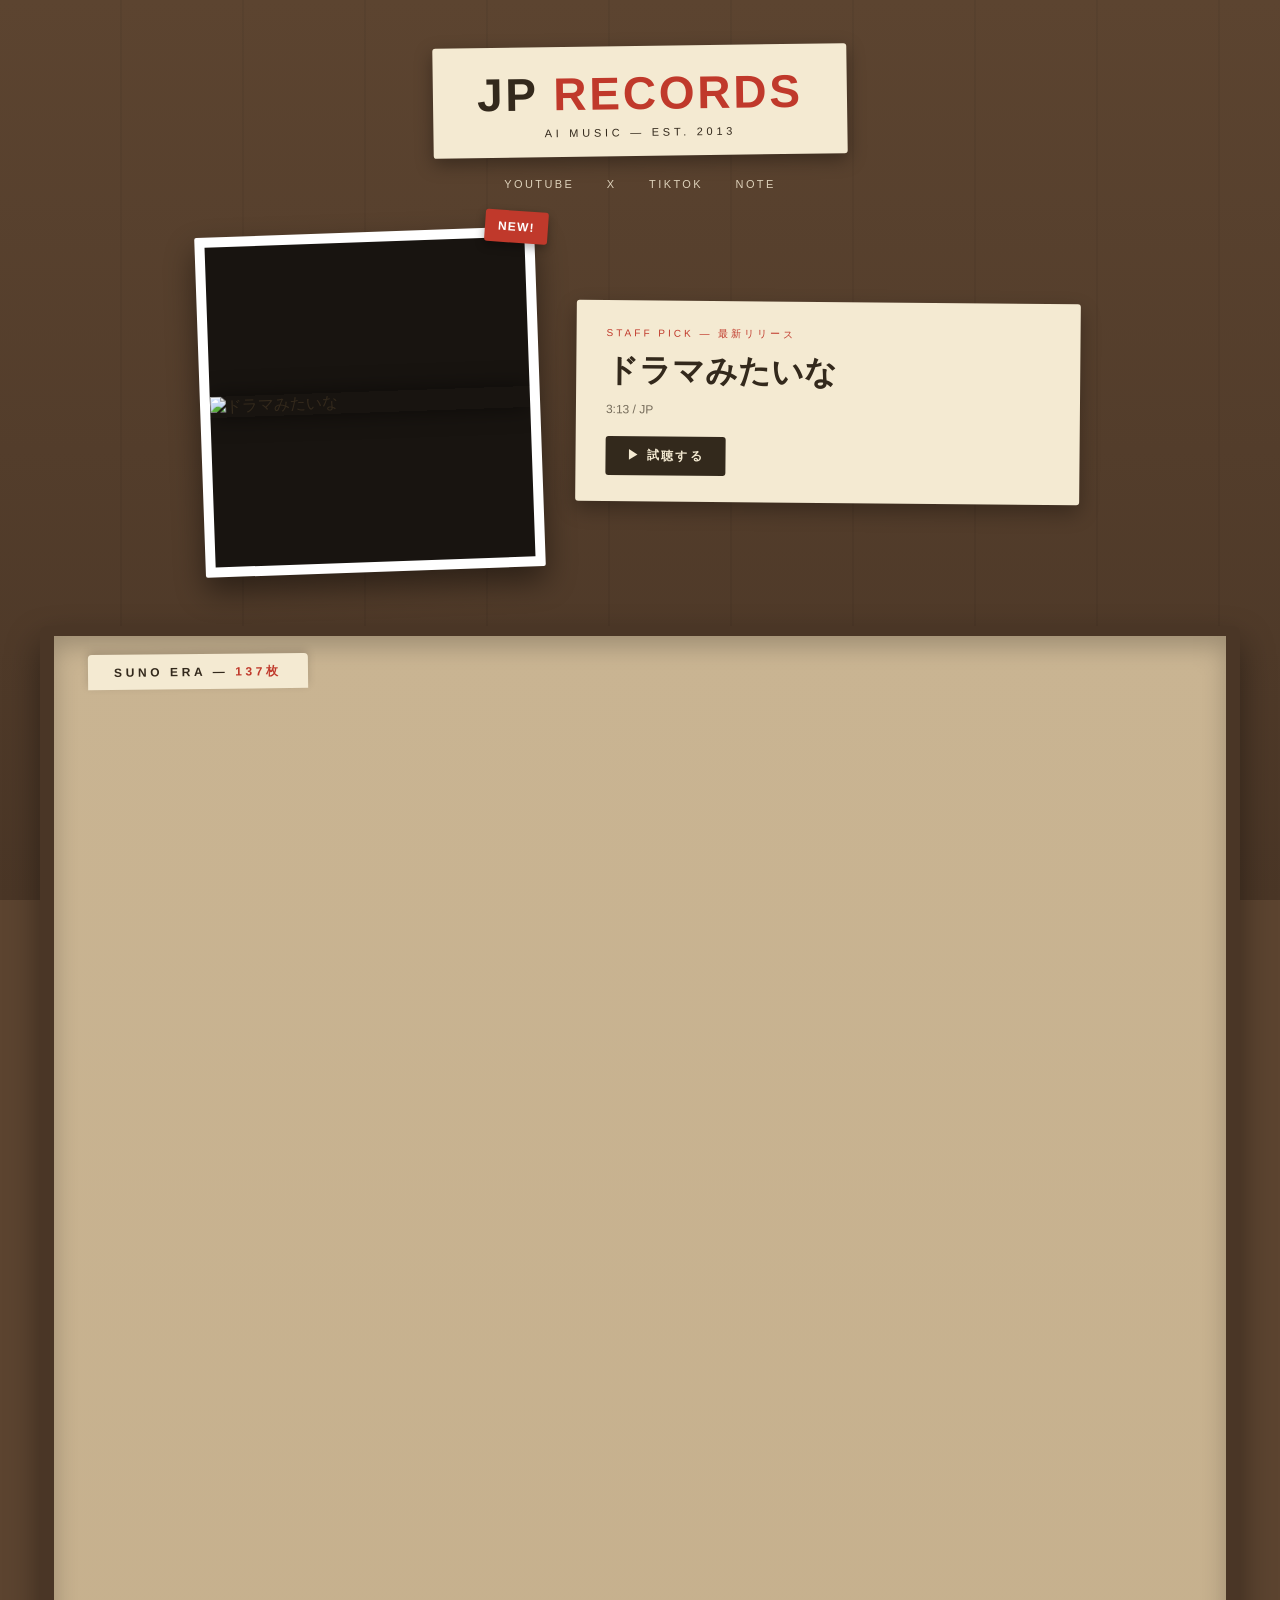
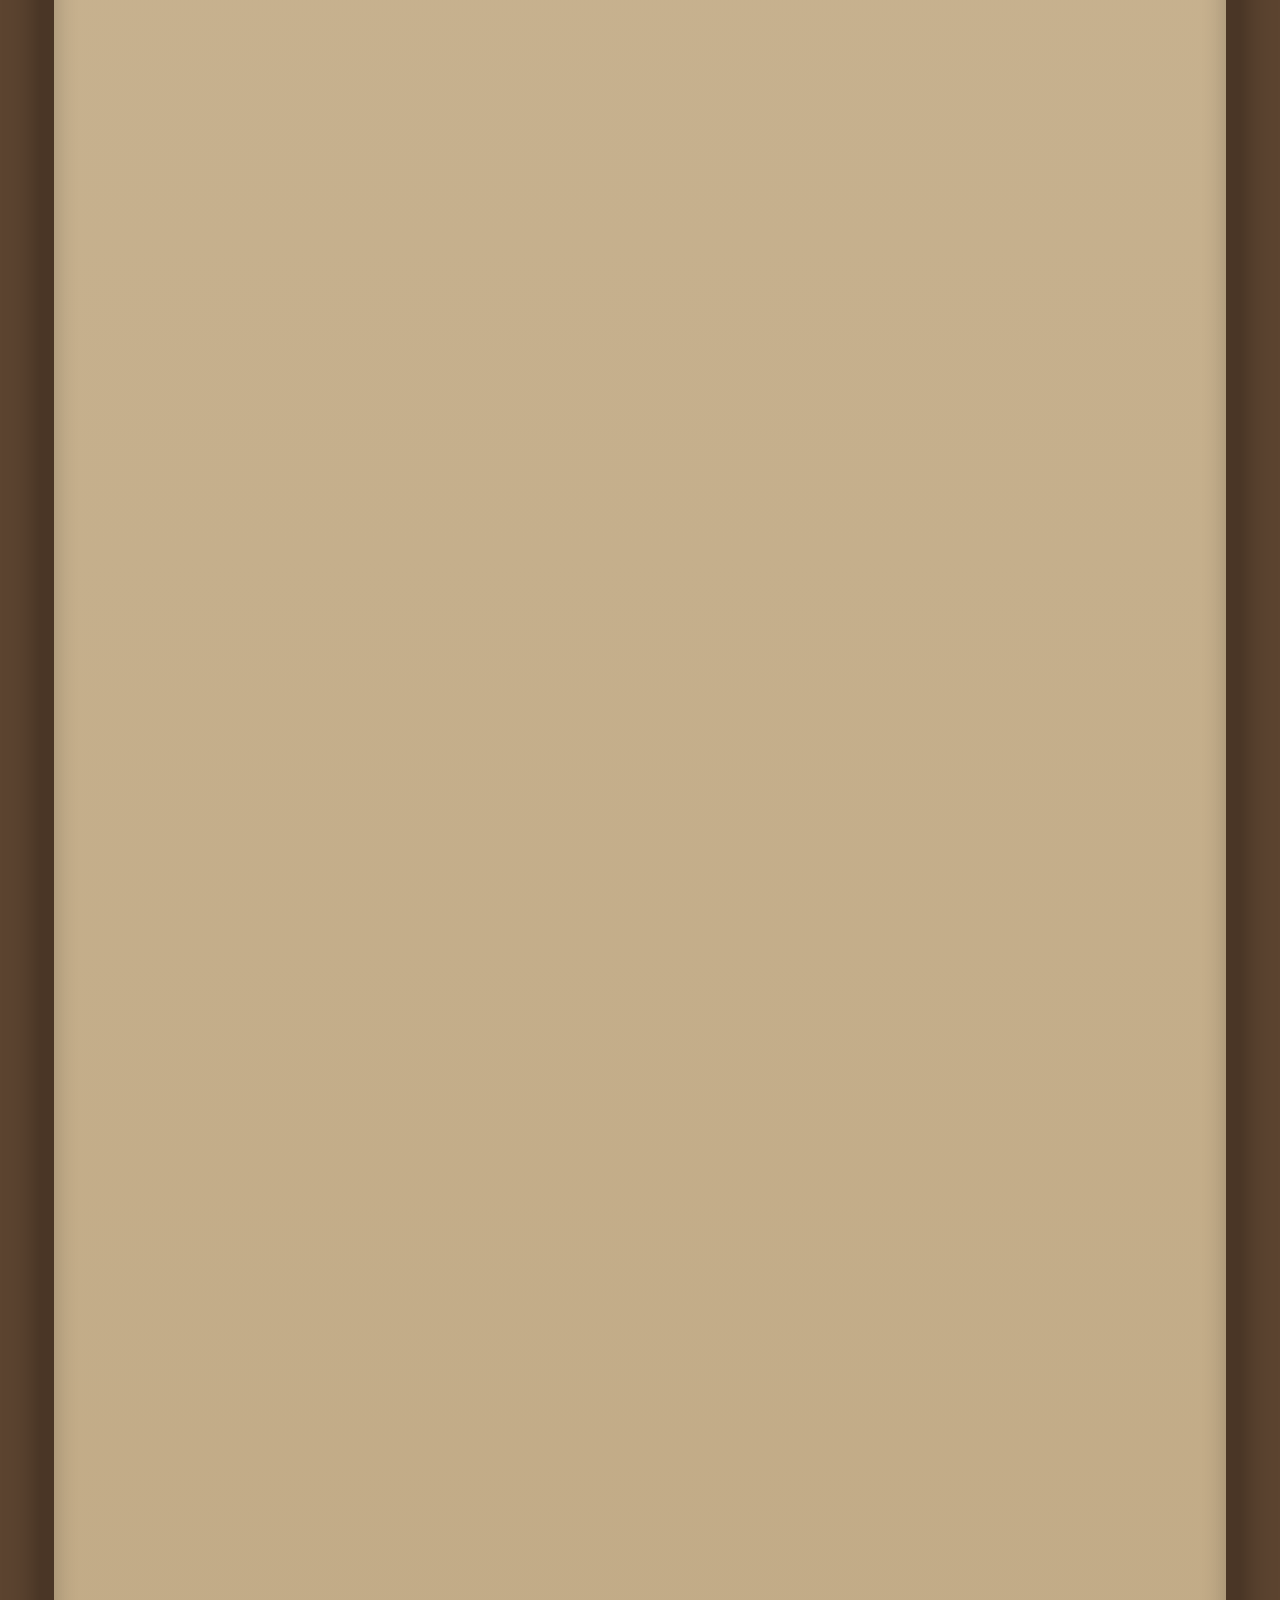
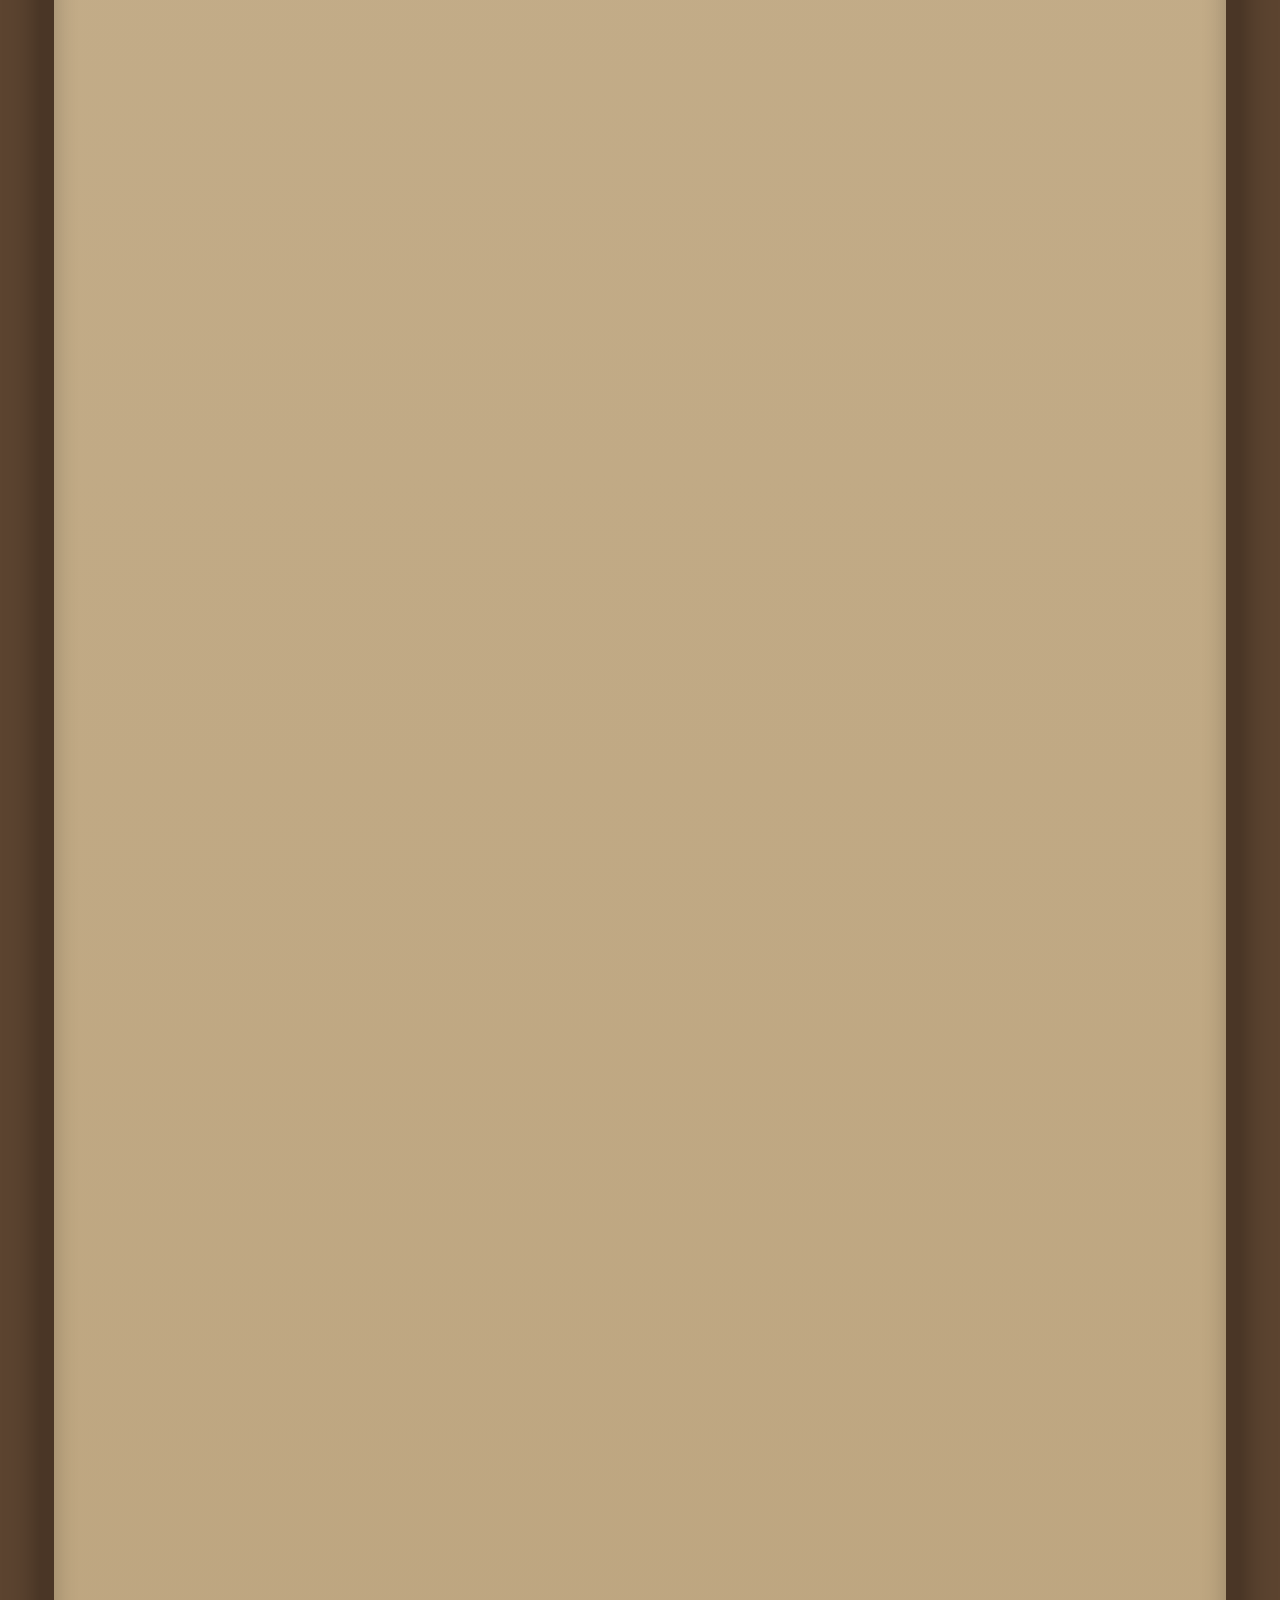
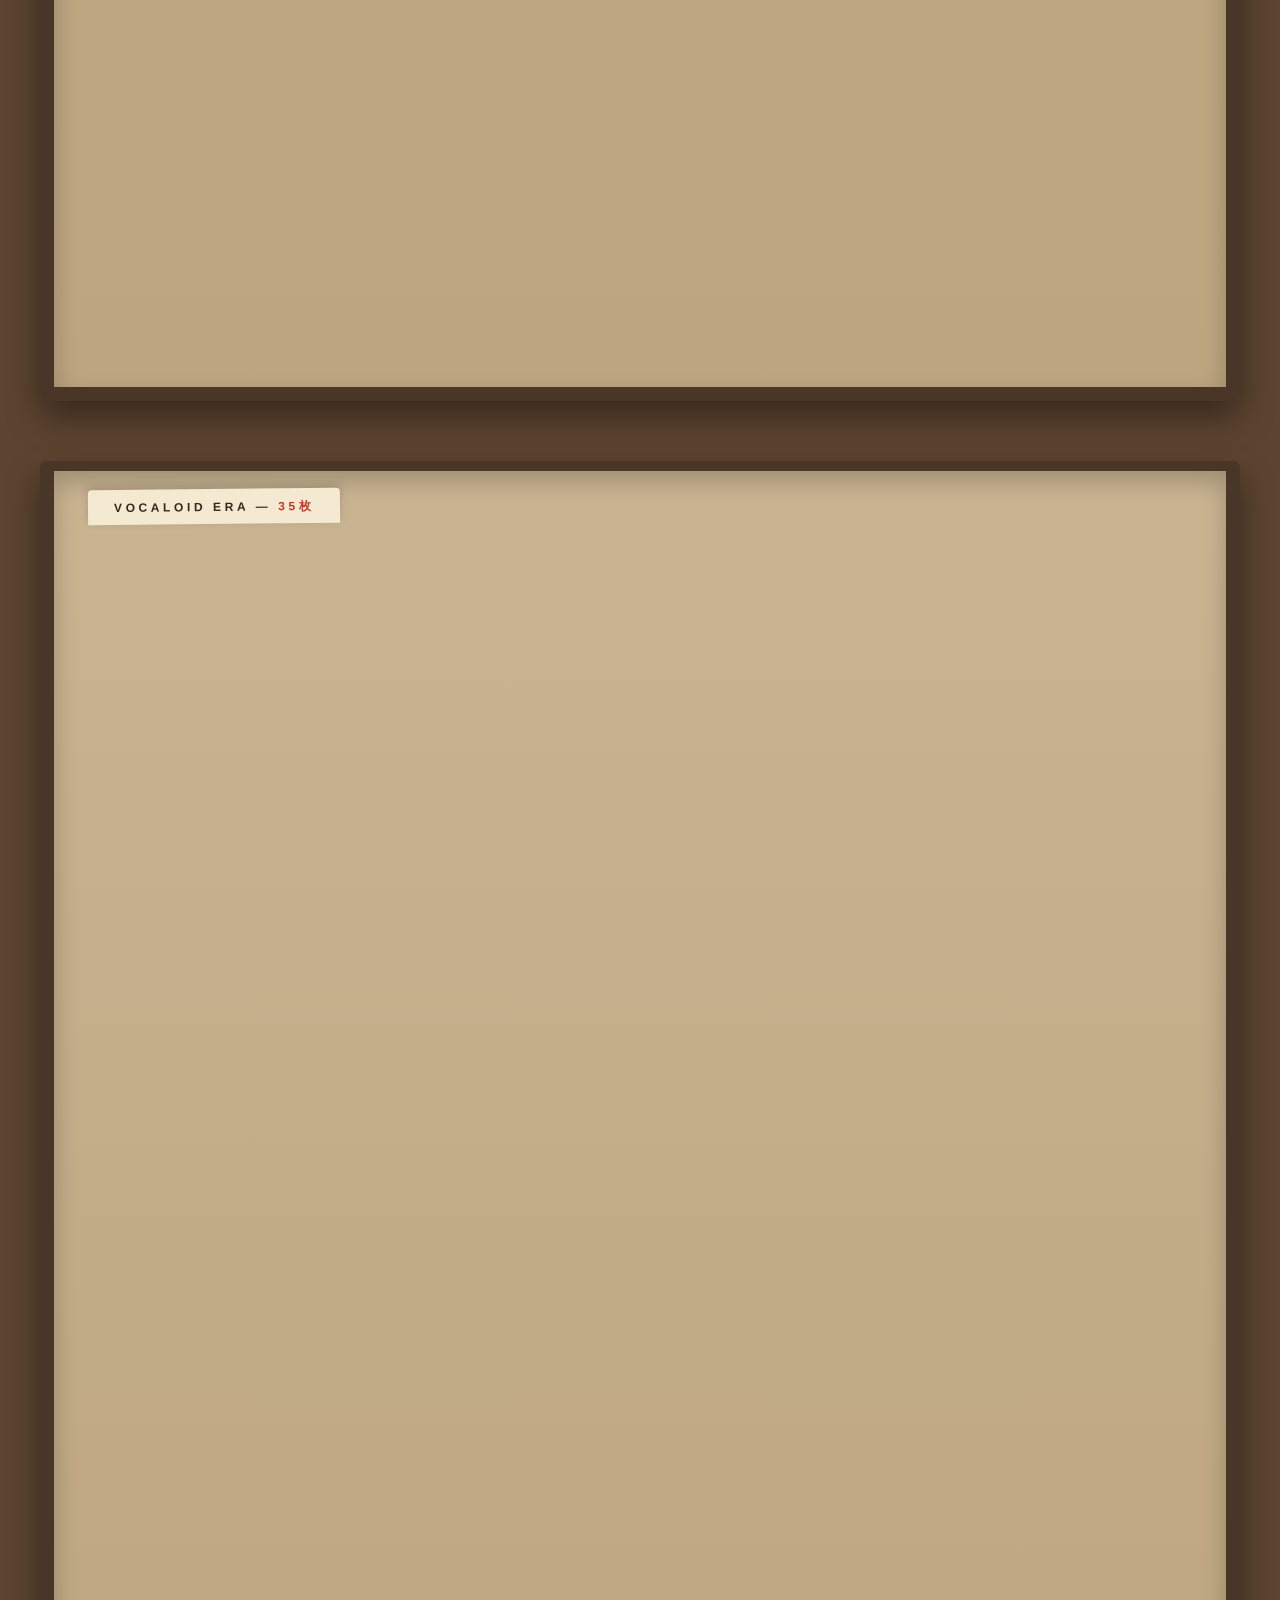
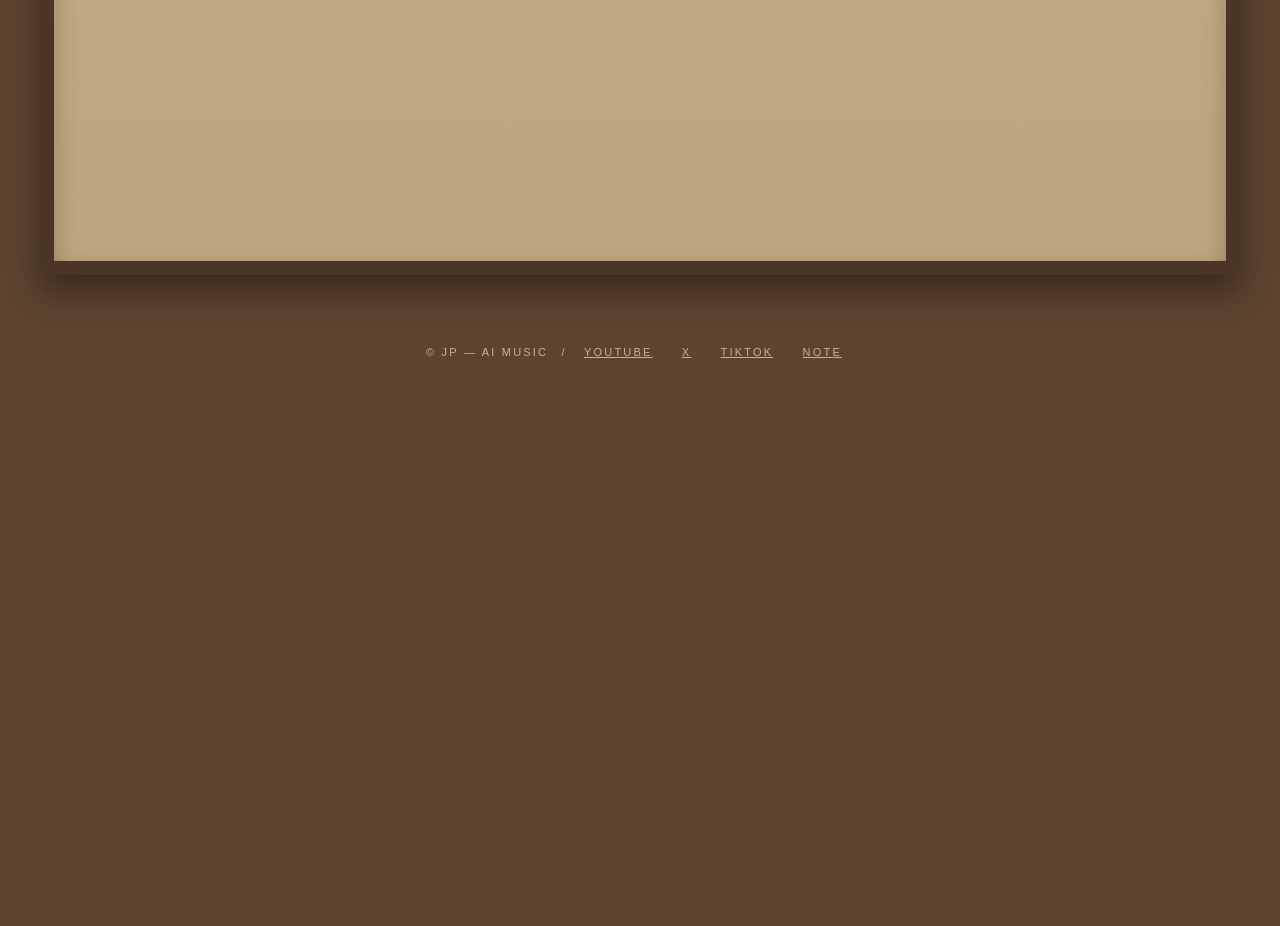
==== index.html @ dc92df3e "JP RECORDS 初版 — レコード店クレート型ディスコグラフィー - songs.json: 全172曲シード（Suno期137/ボカロ期35） - YouTube RSS自動マージ（/api/" ====
<!DOCTYPE html>
<html lang="ja">
<head>
<meta charset="UTF-8">
<meta name="viewport" content="width=device-width, initial-scale=1">
<title>JP RECORDS — AI MUSIC by JP</title>
<meta name="description" content="AI音楽クリエイターJPの全ディスコグラフィー。Suno期からVocaloid期まで170曲超をレコード店のように試聴できます。">
<meta property="og:title" content="JP RECORDS — AI MUSIC by JP">
<meta property="og:description" content="AI音楽クリエイターJPの全ディスコグラフィー。170曲超をレコード店のように試聴。">
<meta property="og:type" content="website">
<meta property="og:image" content="https://i.ytimg.com/vi/PlBfWO6xO20/maxresdefault.jpg">
<link rel="icon" href="data:image/svg+xml,%3Csvg xmlns='http://www.w3.org/2000/svg' viewBox='0 0 32 32'%3E%3Ccircle cx='16' cy='16' r='15' fill='%23181818'/%3E%3Ccircle cx='16' cy='16' r='6' fill='%23c0392b'/%3E%3Ccircle cx='16' cy='16' r='1.6' fill='%23181818'/%3E%3C/svg%3E">
<link rel="stylesheet" href="style.css">
</head>
<body>

<header class="sign">
  <div class="board">
    <h1>JP <span>RECORDS</span></h1>
    <div class="sub">AI MUSIC — EST. 2013</div>
  </div>
  <nav>
    <a href="https://www.youtube.com/@JP-ow2gi" target="_blank" rel="noopener">YOUTUBE</a>
    <a href="https://x.com/JP37343043" target="_blank" rel="noopener">X</a>
    <a href="https://www.tiktok.com/@jp_music_labo" target="_blank" rel="noopener">TIKTOK</a>
    <a href="https://note.com/lively_beetle747" target="_blank" rel="noopener">NOTE</a>
  </nav>
</header>

<section class="pick" id="pick"></section>

<section class="crate">
  <div class="divider">SUNO ERA — <b id="c-suno"></b></div>
  <div class="bin" id="bin-suno"></div>
</section>

<section class="crate">
  <div class="divider">VOCALOID ERA — <b id="c-voca"></b></div>
  <div class="bin" id="bin-voca"></div>
</section>

<div class="modal" id="modal" role="dialog" aria-modal="true">
  <div class="card">
    <button class="x" id="mx" aria-label="閉じる">×</button>
    <div class="player" id="mplayer"></div>
    <h3 id="mt"></h3>
    <div class="m" id="mm"></div>
    <a id="ml" target="_blank" rel="noopener">YOUTUBE で開く ↗</a>
  </div>
</div>

<footer>
  © JP — AI MUSIC　/
  <a href="https://www.youtube.com/@JP-ow2gi" target="_blank" rel="noopener">YOUTUBE</a>
  <a href="https://x.com/JP37343043" target="_blank" rel="noopener">X</a>
  <a href="https://www.tiktok.com/@jp_music_labo" target="_blank" rel="noopener">TIKTOK</a>
  <a href="https://note.com/lively_beetle747" target="_blank" rel="noopener">NOTE</a>
</footer>

<script src="js/app.js"></script>
</body>
</html>
---- style.css ----
:root{
  --wood:#5c4430;          /* 棚の木 */
  --wood2:#4a3626;
  --kraft:#c9b492;         /* クラフト紙 */
  --kraft2:#bda57f;
  --tag:#f4ead2;           /* 値札クリーム */
  --ink:#33291c;
  --red:#c0392b;           /* 値札の赤 */
  --sans:"Hiragino Maru Gothic ProN","Hiragino Kaku Gothic ProN","Yu Gothic","游ゴシック",sans-serif;
  --cond:"Arial Narrow",Arial,sans-serif;
}
html{background:var(--wood)}
body{margin:0;color:var(--ink);font-family:var(--sans);-webkit-font-smoothing:antialiased;
     background:
       repeating-linear-gradient(90deg,transparent 0 120px,rgba(0,0,0,.05) 120px 122px),
       linear-gradient(var(--wood),var(--wood2));
     background-attachment:fixed}

/* ───── 店頭サイン ───── */
.sign{text-align:center;padding:46px 20px 30px}
.sign .board{display:inline-block;background:var(--tag);padding:20px 44px 18px;transform:rotate(-.8deg);
             box-shadow:0 6px 18px rgba(0,0,0,.35);border-radius:3px}
.sign h1{font-size:clamp(30px,5vw,46px);font-weight:800;letter-spacing:.06em;margin:0}
.sign h1 span{color:var(--red)}
.sign .sub{font-family:var(--cond);font-size:11px;letter-spacing:.34em;margin-top:6px}
.sign nav{margin-top:18px}
.sign nav a{color:var(--tag);font-size:11px;letter-spacing:.22em;text-decoration:none;margin:0 14px;opacity:.85}
.sign nav a:hover{opacity:1;text-decoration:underline}

/* ───── 正方形スリーブ: 16:9のジャケを切らずに、余白は同ジャケのぼかしで満たす ───── */
.sq{position:relative;aspect-ratio:1;overflow:hidden;background:#181410}
.sq .bg{position:absolute;inset:0;width:100%;height:100%;object-fit:cover;
        transform:scale(1.4);filter:blur(14px) saturate(1.15) brightness(.72)}
.sq .fg{position:absolute;top:50%;left:0;width:100%;transform:translateY(-50%);display:block;
        box-shadow:0 0 22px rgba(0,0,0,.5)}

/* ───── 今週のイチオシ（最新曲）───── */
.pick{max-width:880px;margin:10px auto 54px;padding:0 24px;display:grid;grid-template-columns:minmax(220px,340px) 1fr;gap:36px;align-items:center}
.pick .sleeve{position:relative;transform:rotate(-2deg)}
.pick .sleeve .sq{border:10px solid #fff;box-sizing:border-box;
                  box-shadow:0 14px 30px rgba(0,0,0,.45);border-radius:2px}
.pick .pop{position:absolute;top:-16px;right:-14px;background:var(--red);color:#fff;font-weight:800;
           font-size:12px;letter-spacing:.1em;padding:9px 13px;transform:rotate(6deg);border-radius:3px;
           box-shadow:0 4px 10px rgba(0,0,0,.3)}
.pick .txt{background:var(--tag);padding:26px 30px;border-radius:3px;transform:rotate(.5deg);
           box-shadow:0 8px 20px rgba(0,0,0,.3)}
.pick .label{font-family:var(--cond);font-size:10px;letter-spacing:.3em;color:var(--red);margin-bottom:10px}
.pick h2{font-size:clamp(22px,3vw,32px);margin:0 0 10px;line-height:1.3;text-wrap:balance}
.pick .meta{font-size:12px;opacity:.65;margin-bottom:20px}
.pick a{display:inline-block;background:var(--ink);color:var(--tag);text-decoration:none;font-size:12px;
        font-weight:700;letter-spacing:.18em;padding:11px 22px;border-radius:3px;border:none;
        font-family:var(--sans);cursor:pointer}
.pick a:hover{background:var(--red);color:#fff}

/* ───── クレート ───── */
.crate{max-width:1200px;margin:0 auto 60px;padding:26px 26px 34px;box-sizing:border-box;
       background:linear-gradient(var(--kraft),var(--kraft2));border-radius:6px;
       border:14px solid var(--wood2);border-top-width:10px;
       box-shadow:inset 0 10px 24px rgba(0,0,0,.22),0 16px 34px rgba(0,0,0,.4)}
.crate .divider{display:inline-block;background:var(--tag);font-family:var(--cond);font-weight:700;
                font-size:12px;letter-spacing:.3em;padding:10px 26px 8px;margin:-40px 0 22px 8px;
                border-radius:4px 4px 0 0;box-shadow:0 -3px 8px rgba(0,0,0,.15);transform:rotate(-.6deg)}
.crate .divider b{color:var(--red)}
.bin{display:grid;grid-template-columns:repeat(auto-fill,minmax(150px,1fr));gap:18px 14px}
.rec{position:relative;cursor:pointer;content-visibility:auto;contain-intrinsic-size:150px 180px}
.rec .vinyl{position:absolute;left:6%;right:6%;top:0;aspect-ratio:1;border-radius:50%;
            background:radial-gradient(circle,var(--dom,#888) 0 18%,#111 19% 60%,#181818 61% 100%);
            transition:transform .4s cubic-bezier(.2,.7,.3,1.2)}
.rec .sq{border:6px solid #fff;box-sizing:border-box;border-radius:2px;
         box-shadow:0 5px 12px rgba(0,0,0,.3);transition:transform .35s}
.rec:nth-child(odd) .sq{transform:rotate(-1.1deg)}
.rec:nth-child(even) .sq{transform:rotate(1deg)}
.rec:hover .vinyl,.rec:focus-visible .vinyl{transform:translateY(-26%)}
.rec:hover .sq,.rec:focus-visible .sq{transform:rotate(0) translateY(3px)}
.rec .t{margin-top:7px;font-size:11px;line-height:1.5;text-align:center;
        white-space:nowrap;text-overflow:ellipsis;overflow:hidden;opacity:.8}

/* ───── modal（埋め込み再生）───── */
.modal{position:fixed;inset:0;display:none;place-items:center;z-index:50;background:rgba(40,28,16,.78)}
.modal.open{display:grid}
.card{width:min(94vw,640px);background:var(--tag);border-radius:4px;padding:22px;position:relative;
      box-shadow:0 24px 60px rgba(0,0,0,.5)}
.card .player{aspect-ratio:16/9;background:#000;margin-bottom:16px;border:6px solid #fff;
              box-sizing:border-box;box-shadow:0 8px 18px rgba(0,0,0,.25)}
.card .player iframe{width:100%;height:100%;display:block;border:none}
.card h3{font-size:20px;margin:0 0 6px;line-height:1.35}
.card .m{font-size:11.5px;opacity:.65;margin-bottom:16px}
.card a{display:block;text-align:center;background:var(--ink);color:var(--tag);text-decoration:none;
        font-size:12px;font-weight:700;letter-spacing:.2em;padding:12px;border-radius:3px}
.card a:hover{background:var(--red);color:#fff}
.card .x{position:absolute;top:8px;right:12px;background:none;border:none;font-size:24px;cursor:pointer;color:var(--ink);z-index:1}

footer{text-align:center;color:var(--kraft);font-size:11px;letter-spacing:.2em;padding:10px 20px 46px}
footer a{color:var(--kraft);margin:0 12px}

@media (max-width:700px){
  .pick{grid-template-columns:1fr;gap:26px;margin-bottom:40px}
  .pick .sleeve{max-width:300px;margin:0 auto}
  .crate{margin:0 12px 40px;padding:18px 14px 24px;border-width:10px}
  .bin{grid-template-columns:repeat(auto-fill,minmax(110px,1fr));gap:14px 10px}
  .card{padding:14px}
}
@media (prefers-reduced-motion:reduce){*{transition:none!important}}
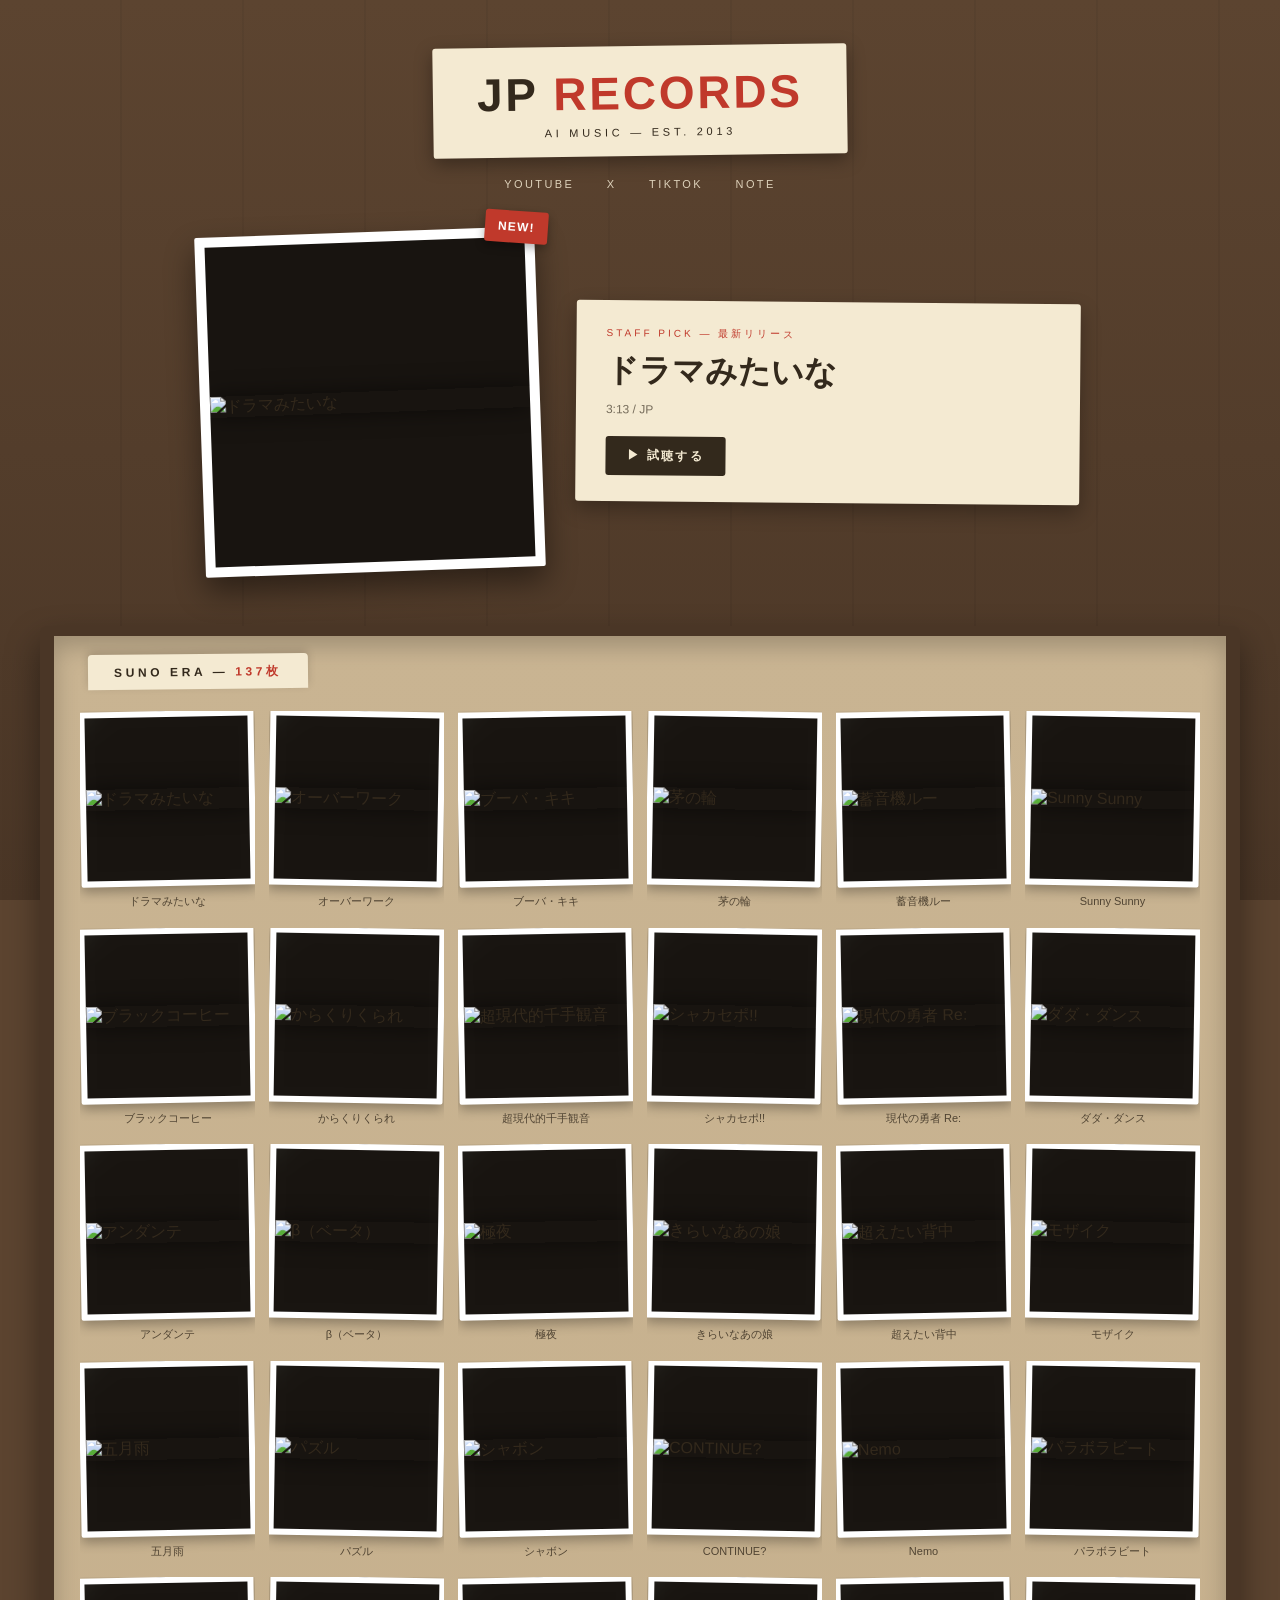
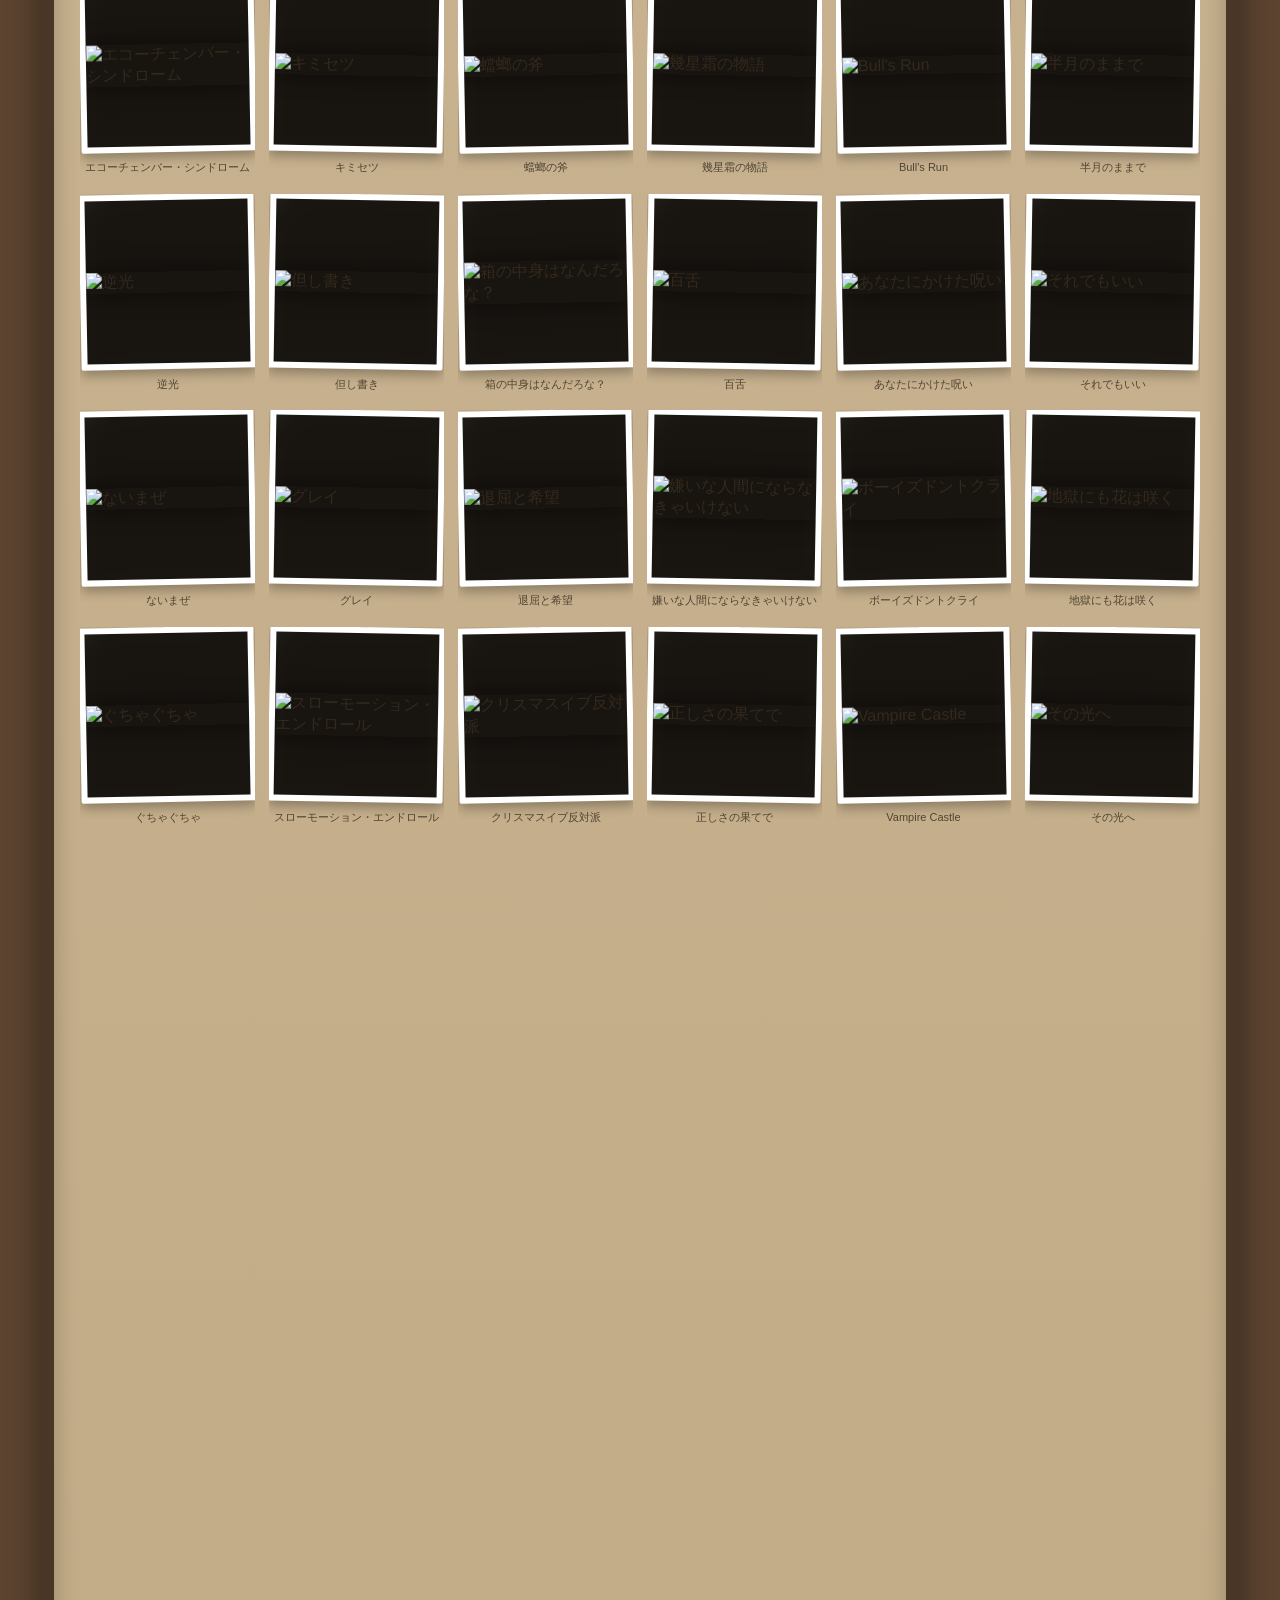
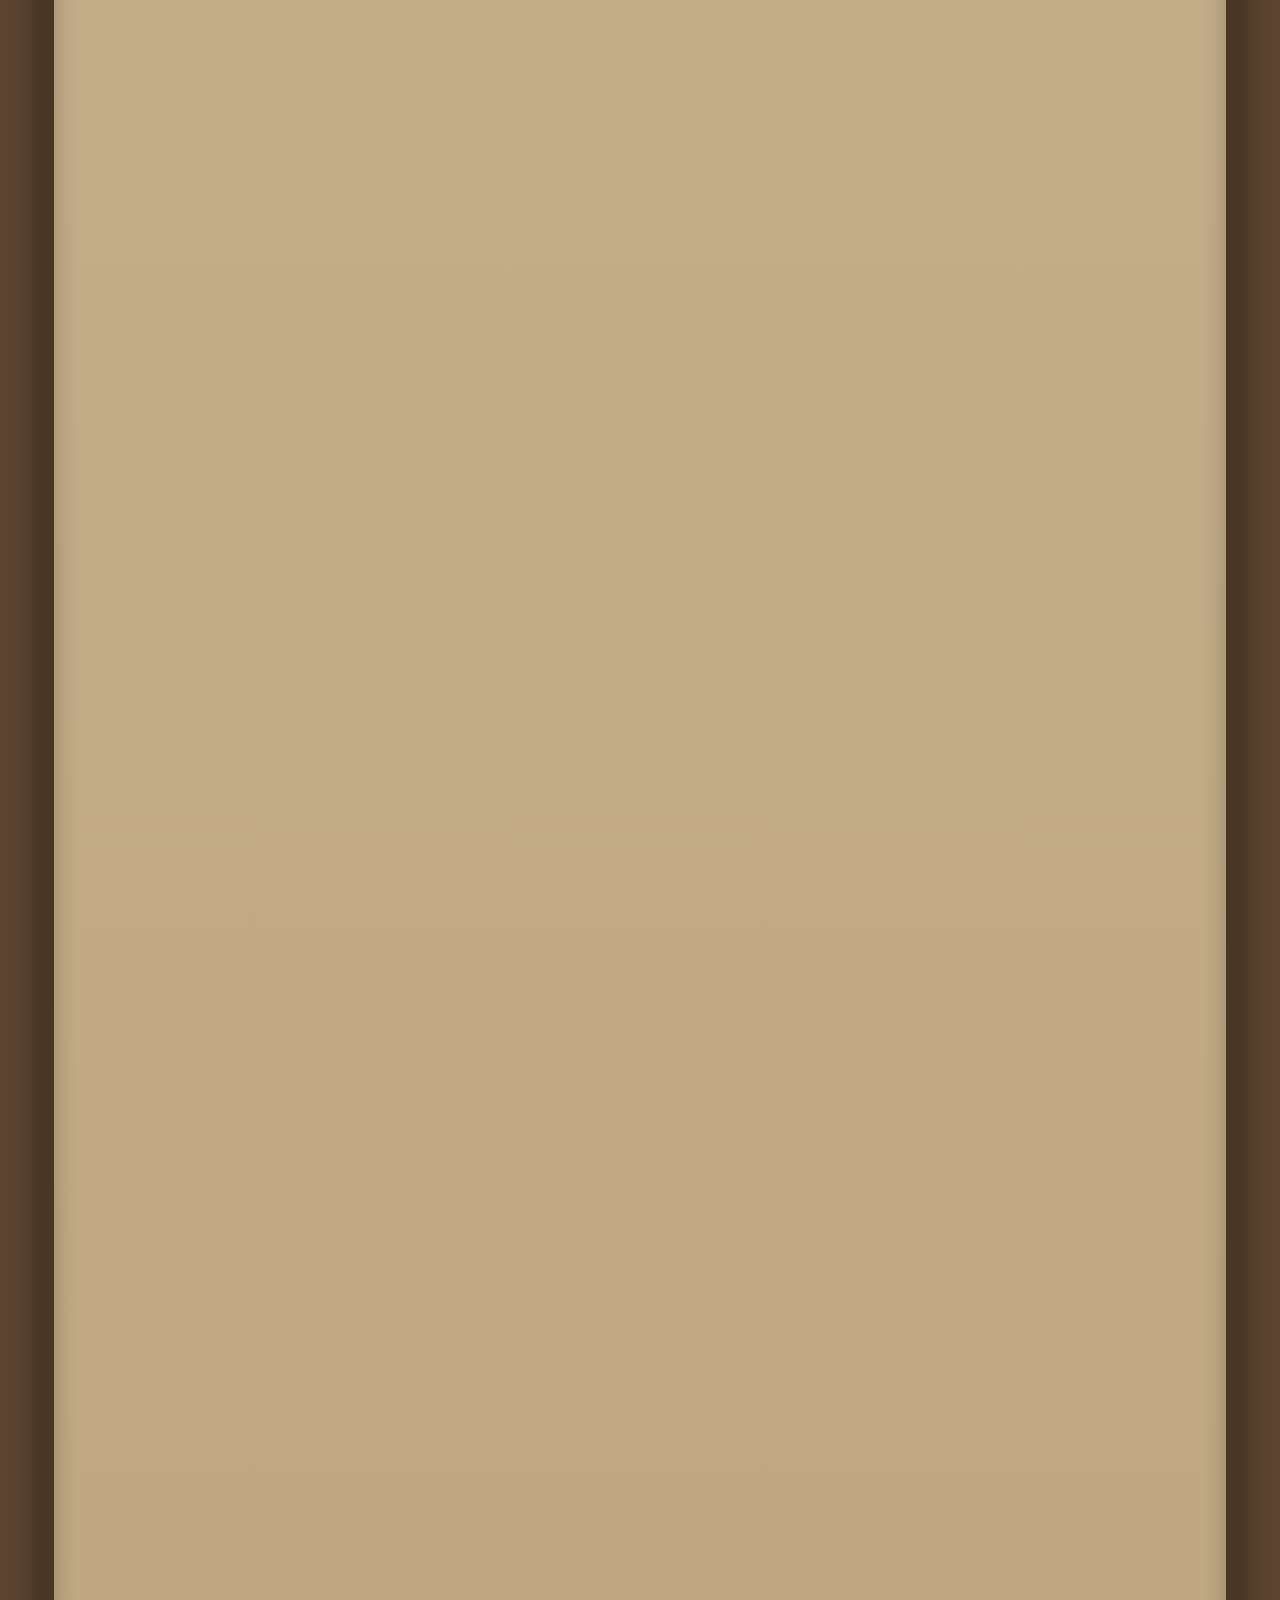
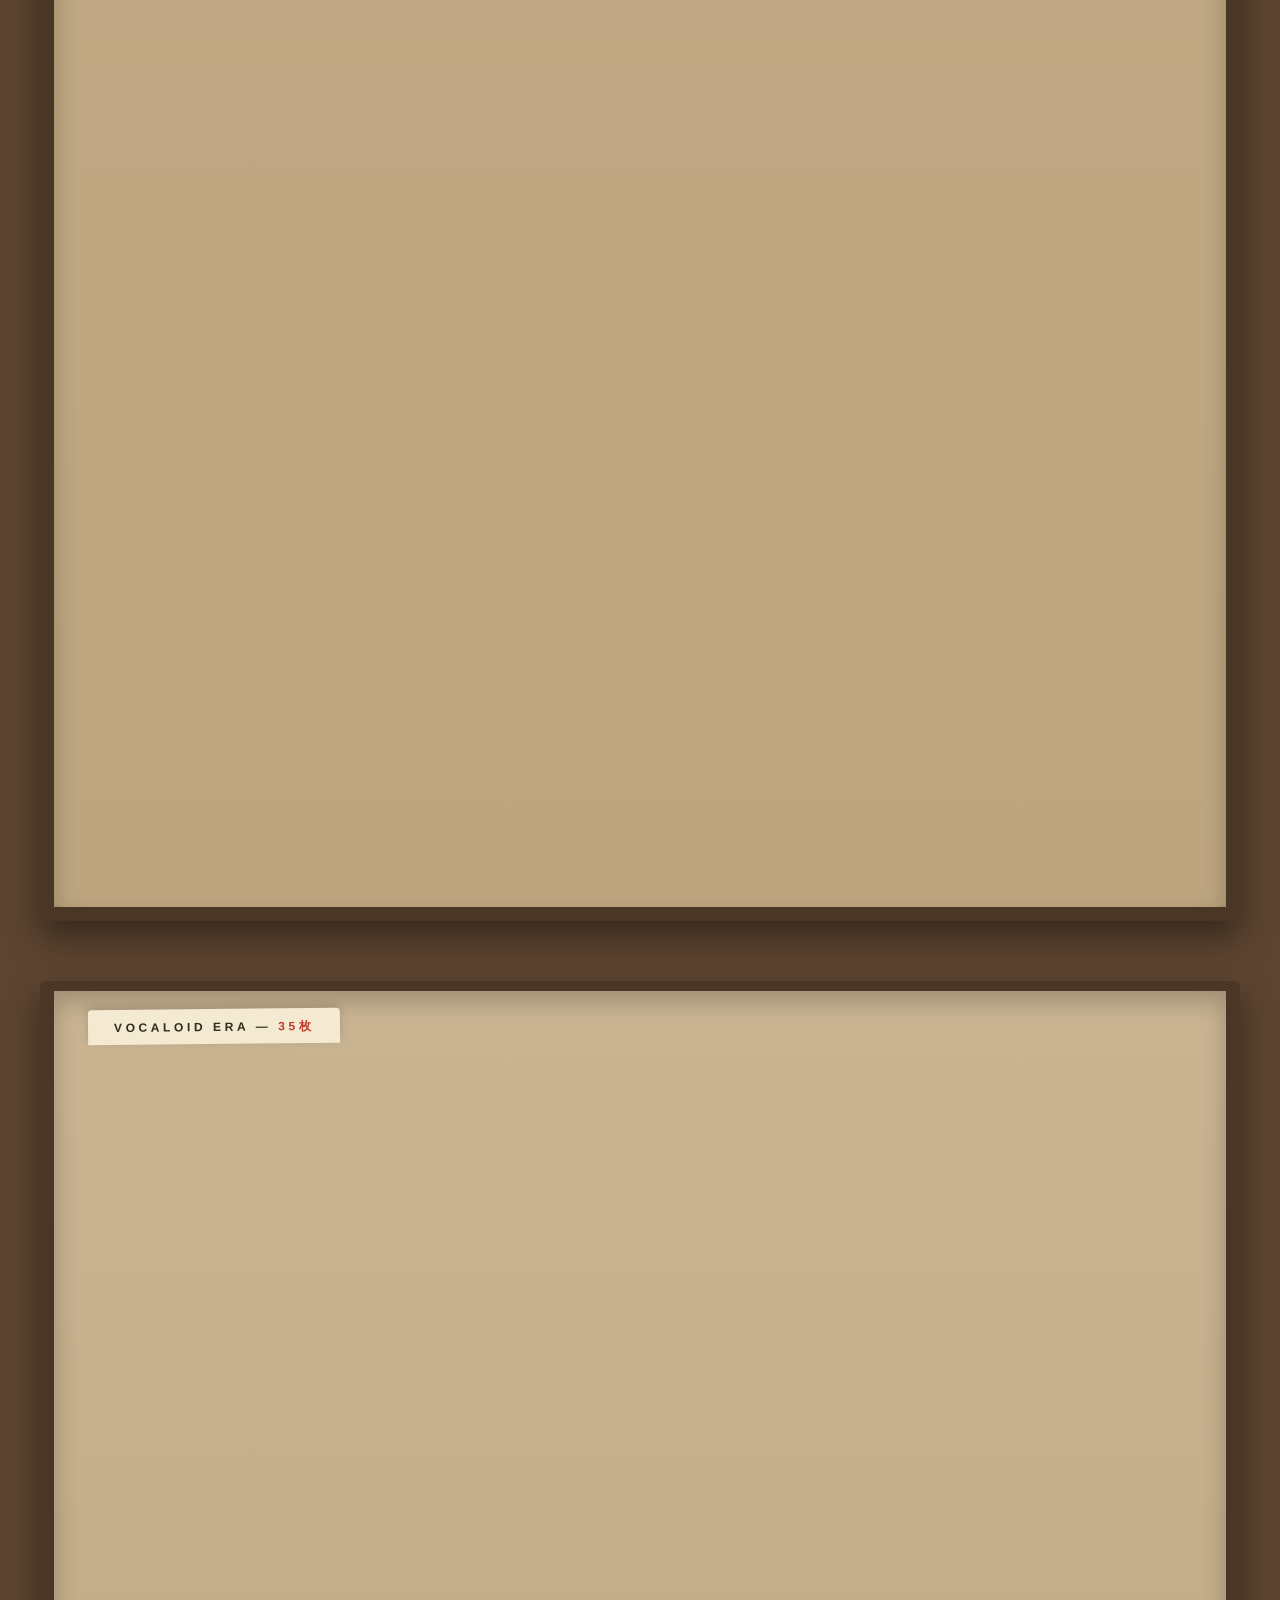
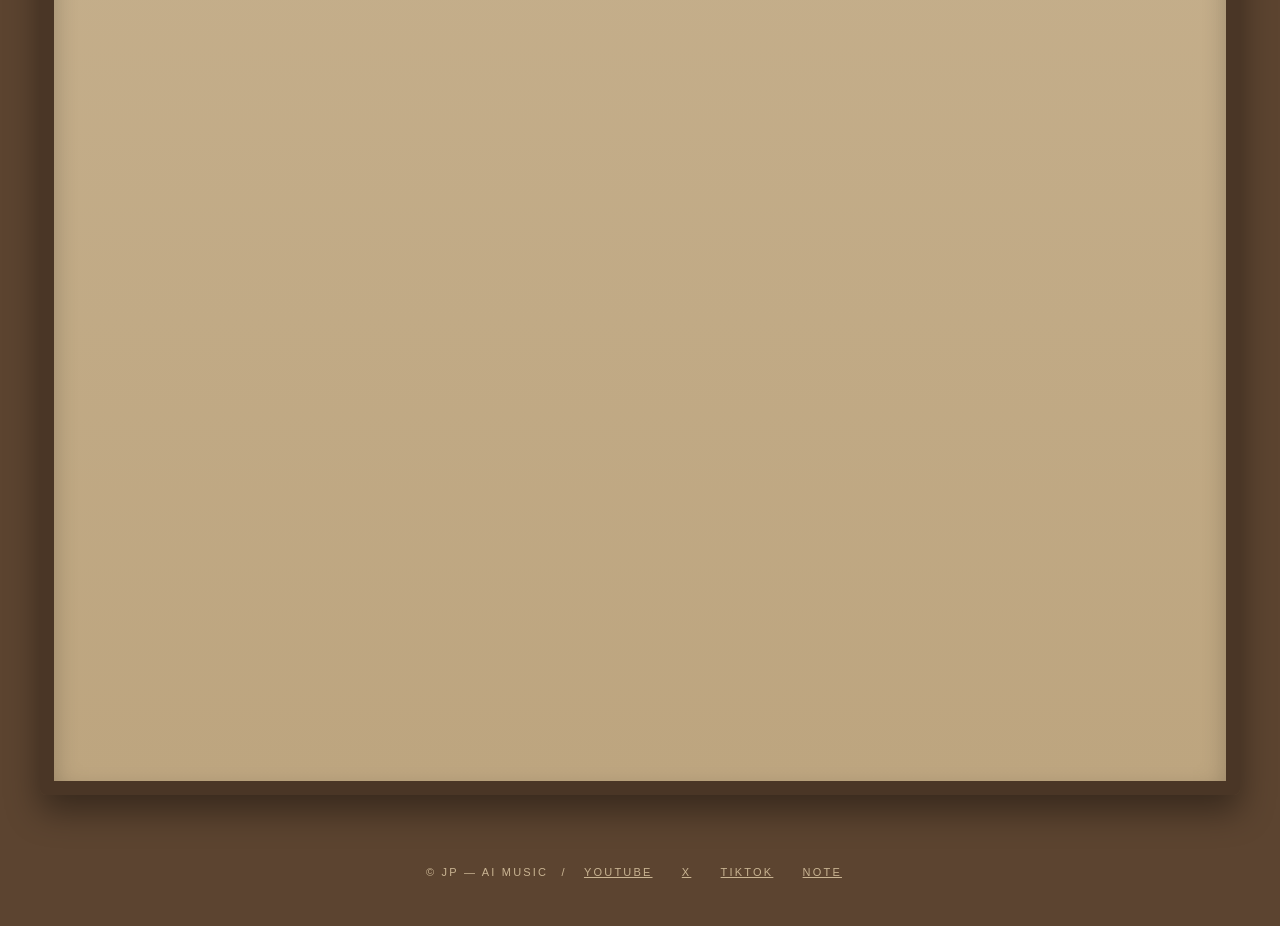
==== commit 0ca578bf: "正規ドメイン一本化 — pages.dev/wwwを301、canonical・robots・sitemap追加 Co-Authored-By: Claude Fable 5 <noreply@ant" ====
--- a/index.html
+++ b/index.html
@@ -8,7 +8,9 @@
 <meta property="og:title" content="JP RECORDS — AI MUSIC by JP">
 <meta property="og:description" content="AI音楽クリエイターJPの全ディスコグラフィー。170曲超をレコード店のように試聴。">
 <meta property="og:type" content="website">
+<meta property="og:url" content="https://jp-records.com/">
 <meta property="og:image" content="https://i.ytimg.com/vi/PlBfWO6xO20/maxresdefault.jpg">
+<link rel="canonical" href="https://jp-records.com/">
 <link rel="icon" href="data:image/svg+xml,%3Csvg xmlns='http://www.w3.org/2000/svg' viewBox='0 0 32 32'%3E%3Ccircle cx='16' cy='16' r='15' fill='%23181818'/%3E%3Ccircle cx='16' cy='16' r='6' fill='%23c0392b'/%3E%3Ccircle cx='16' cy='16' r='1.6' fill='%23181818'/%3E%3C/svg%3E">
 <link rel="stylesheet" href="style.css">
 </head>
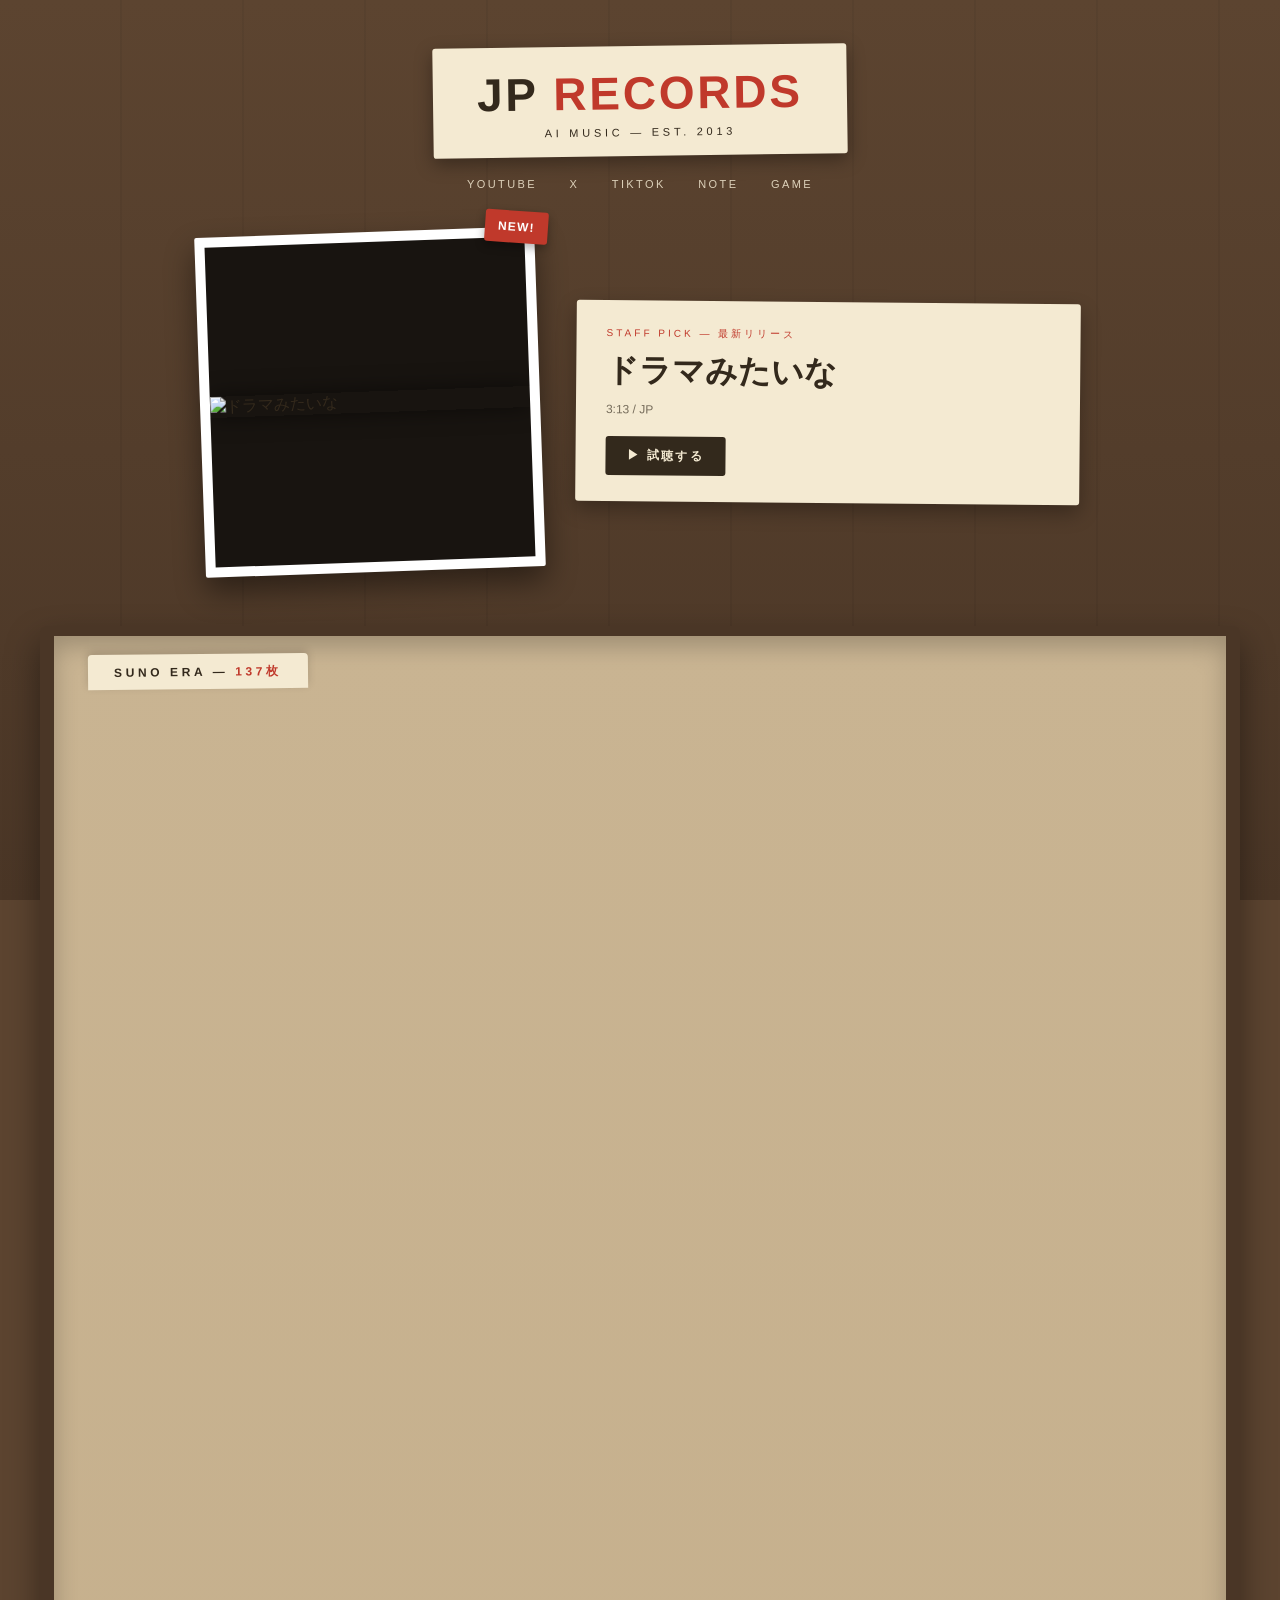
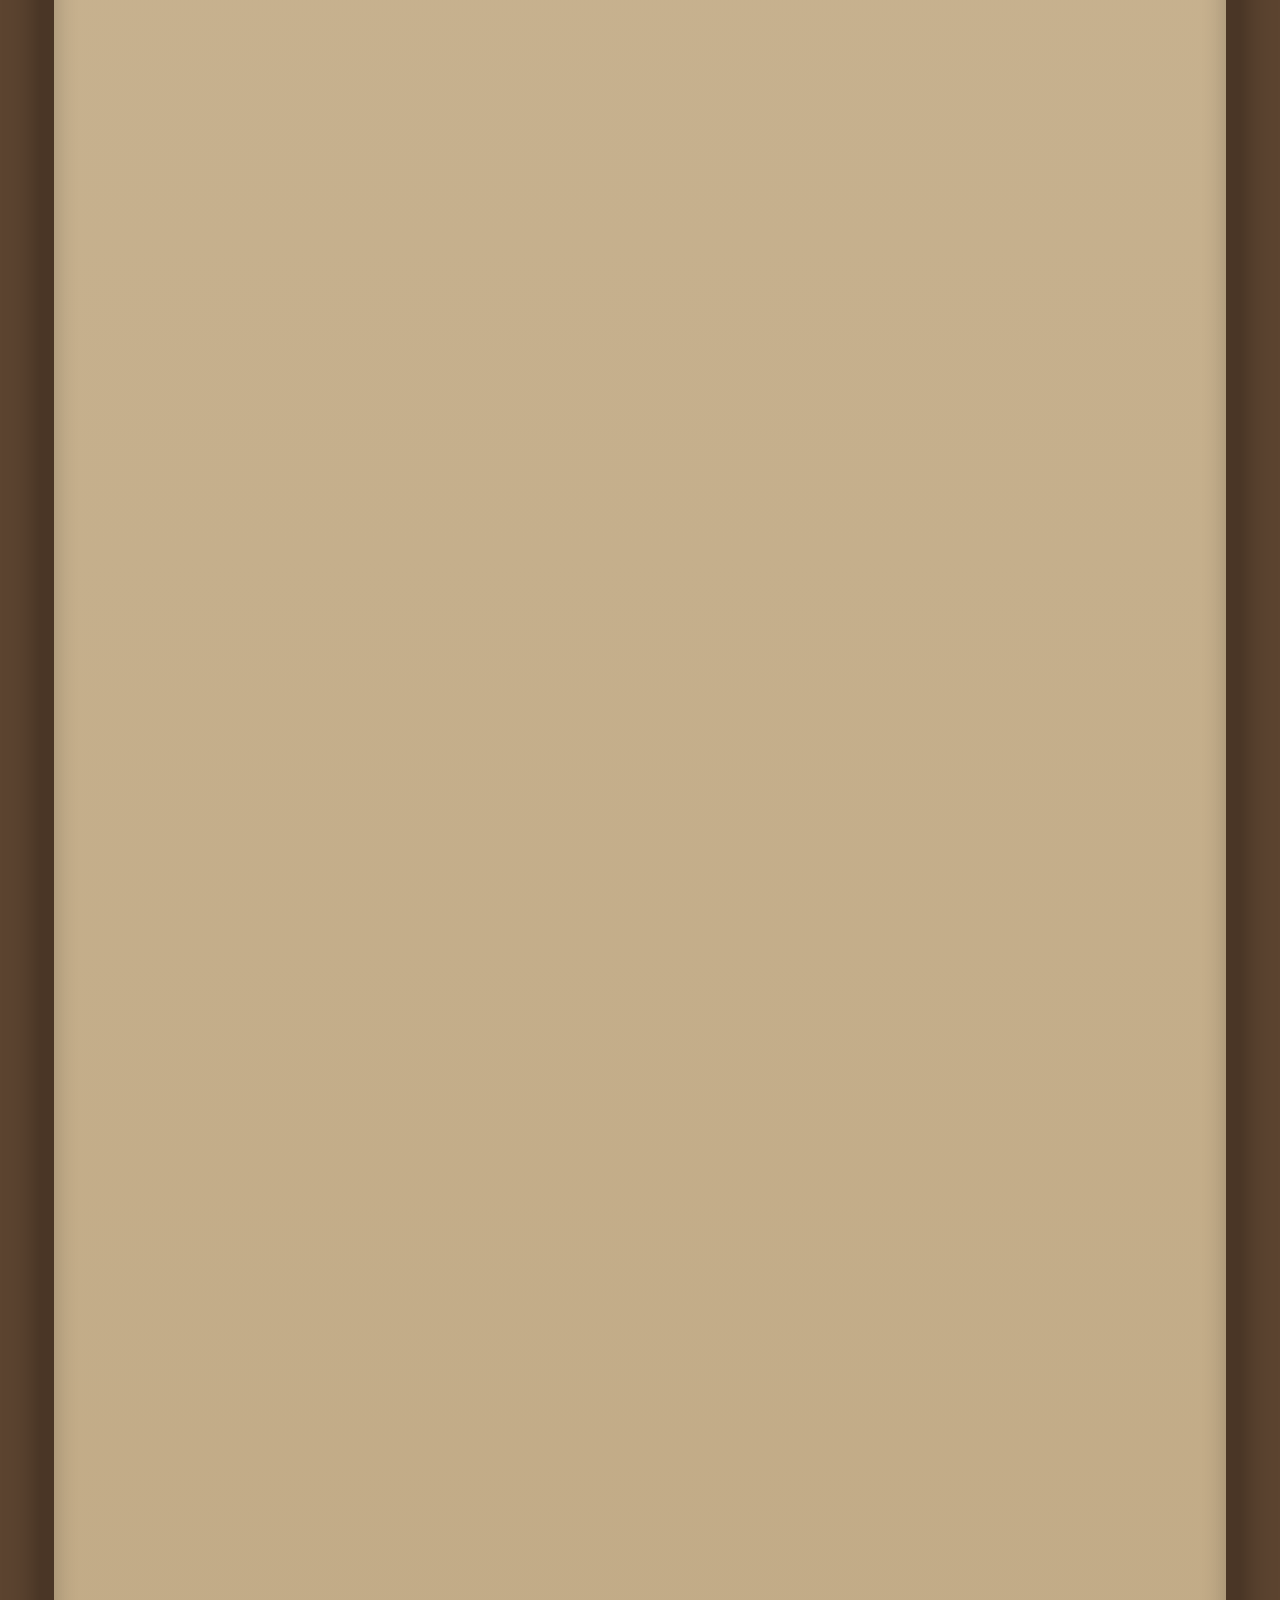
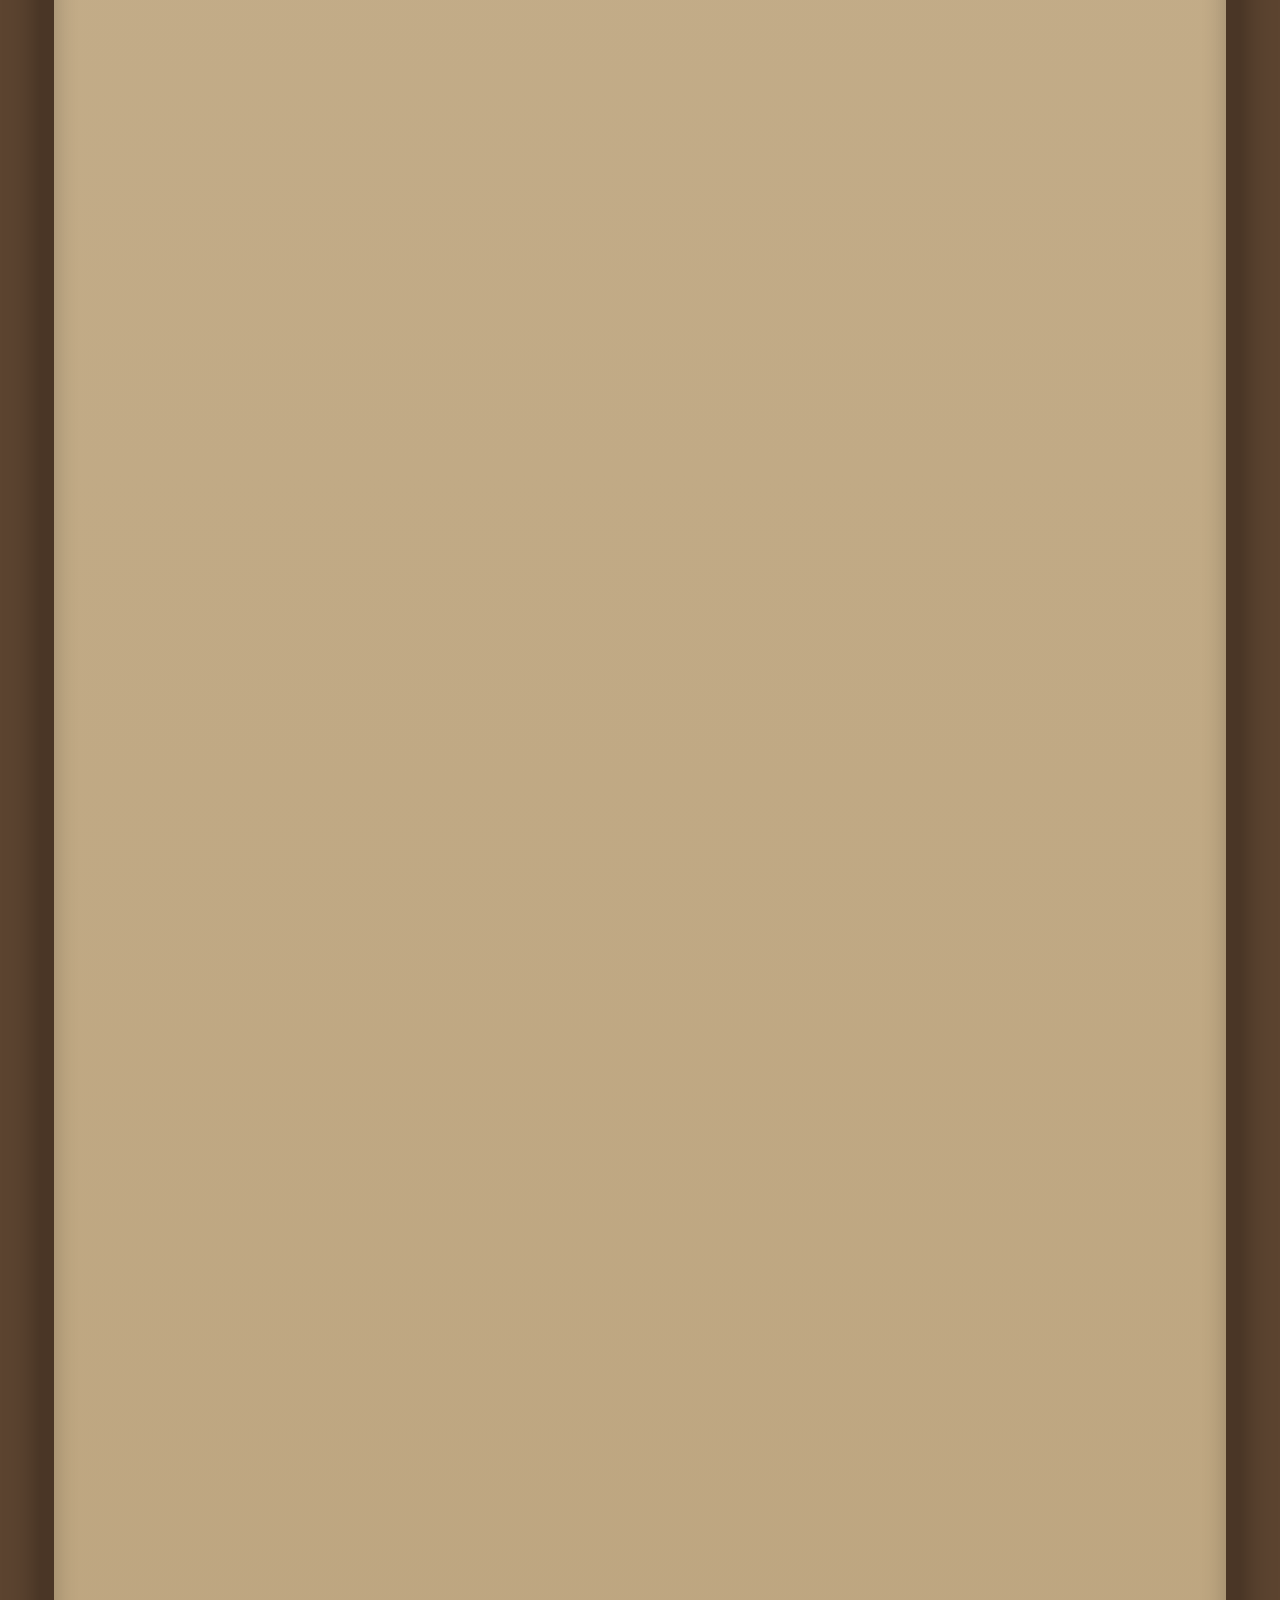
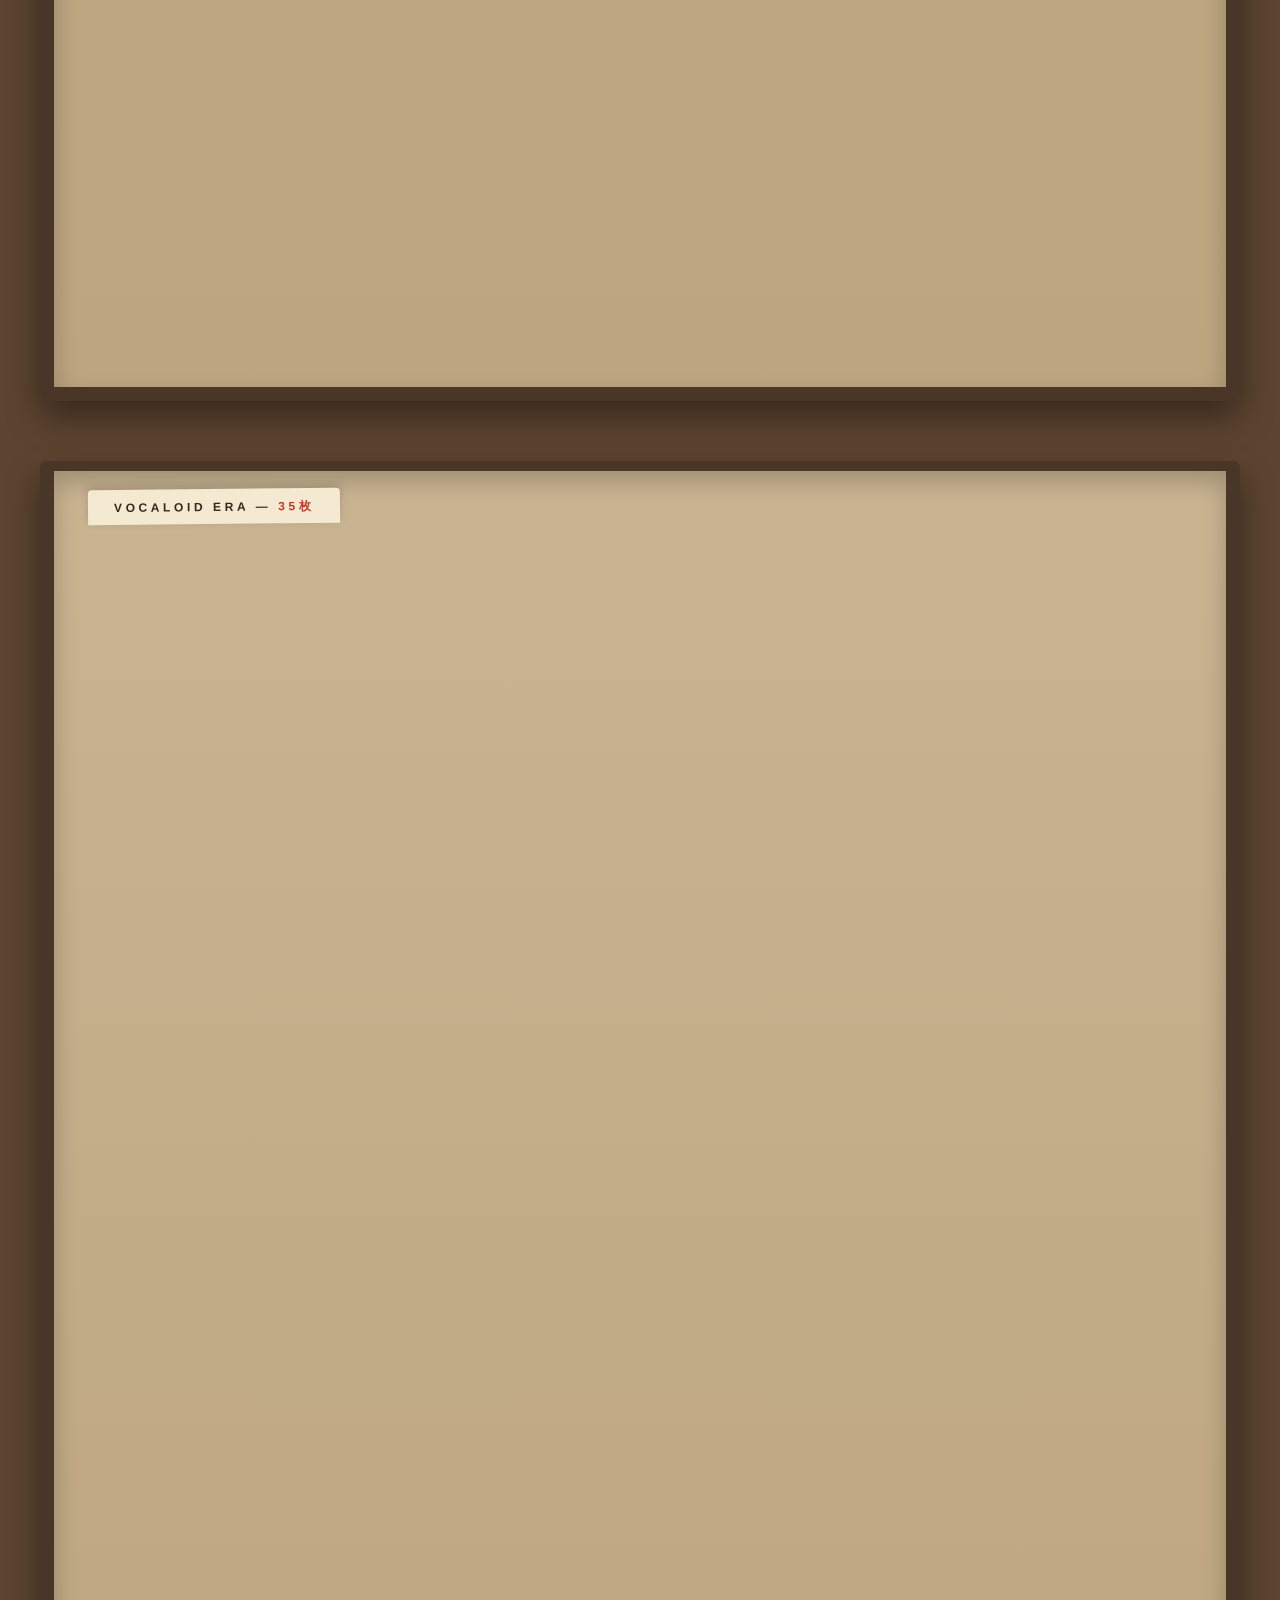
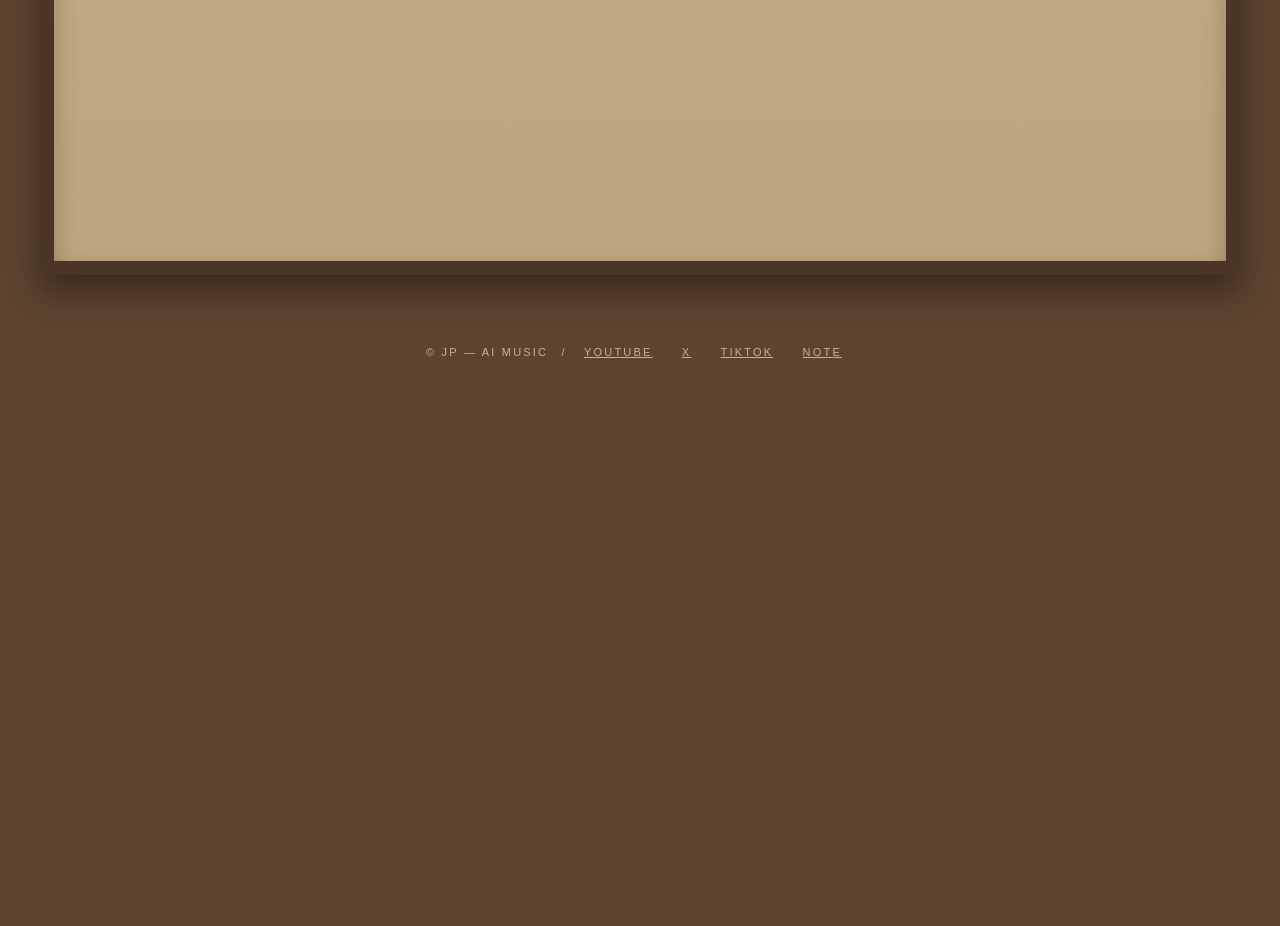
==== commit 8dec2ea6: "walk/nemo: 歩けるMV第1号「Nemo」公開 — 46見開きの絵本世界＋場所トリガー歌詞、トップnavにGAME導線追加 Co-Authored-By: Claude Fable 5 <no" ====
--- a/index.html
+++ b/index.html
@@ -26,6 +26,7 @@
     <a href="https://x.com/JP37343043" target="_blank" rel="noopener">X</a>
     <a href="https://www.tiktok.com/@jp_music_labo" target="_blank" rel="noopener">TIKTOK</a>
     <a href="https://note.com/lively_beetle747" target="_blank" rel="noopener">NOTE</a>
+    <a href="/walk/nemo/">GAME</a>
   </nav>
 </header>
 
